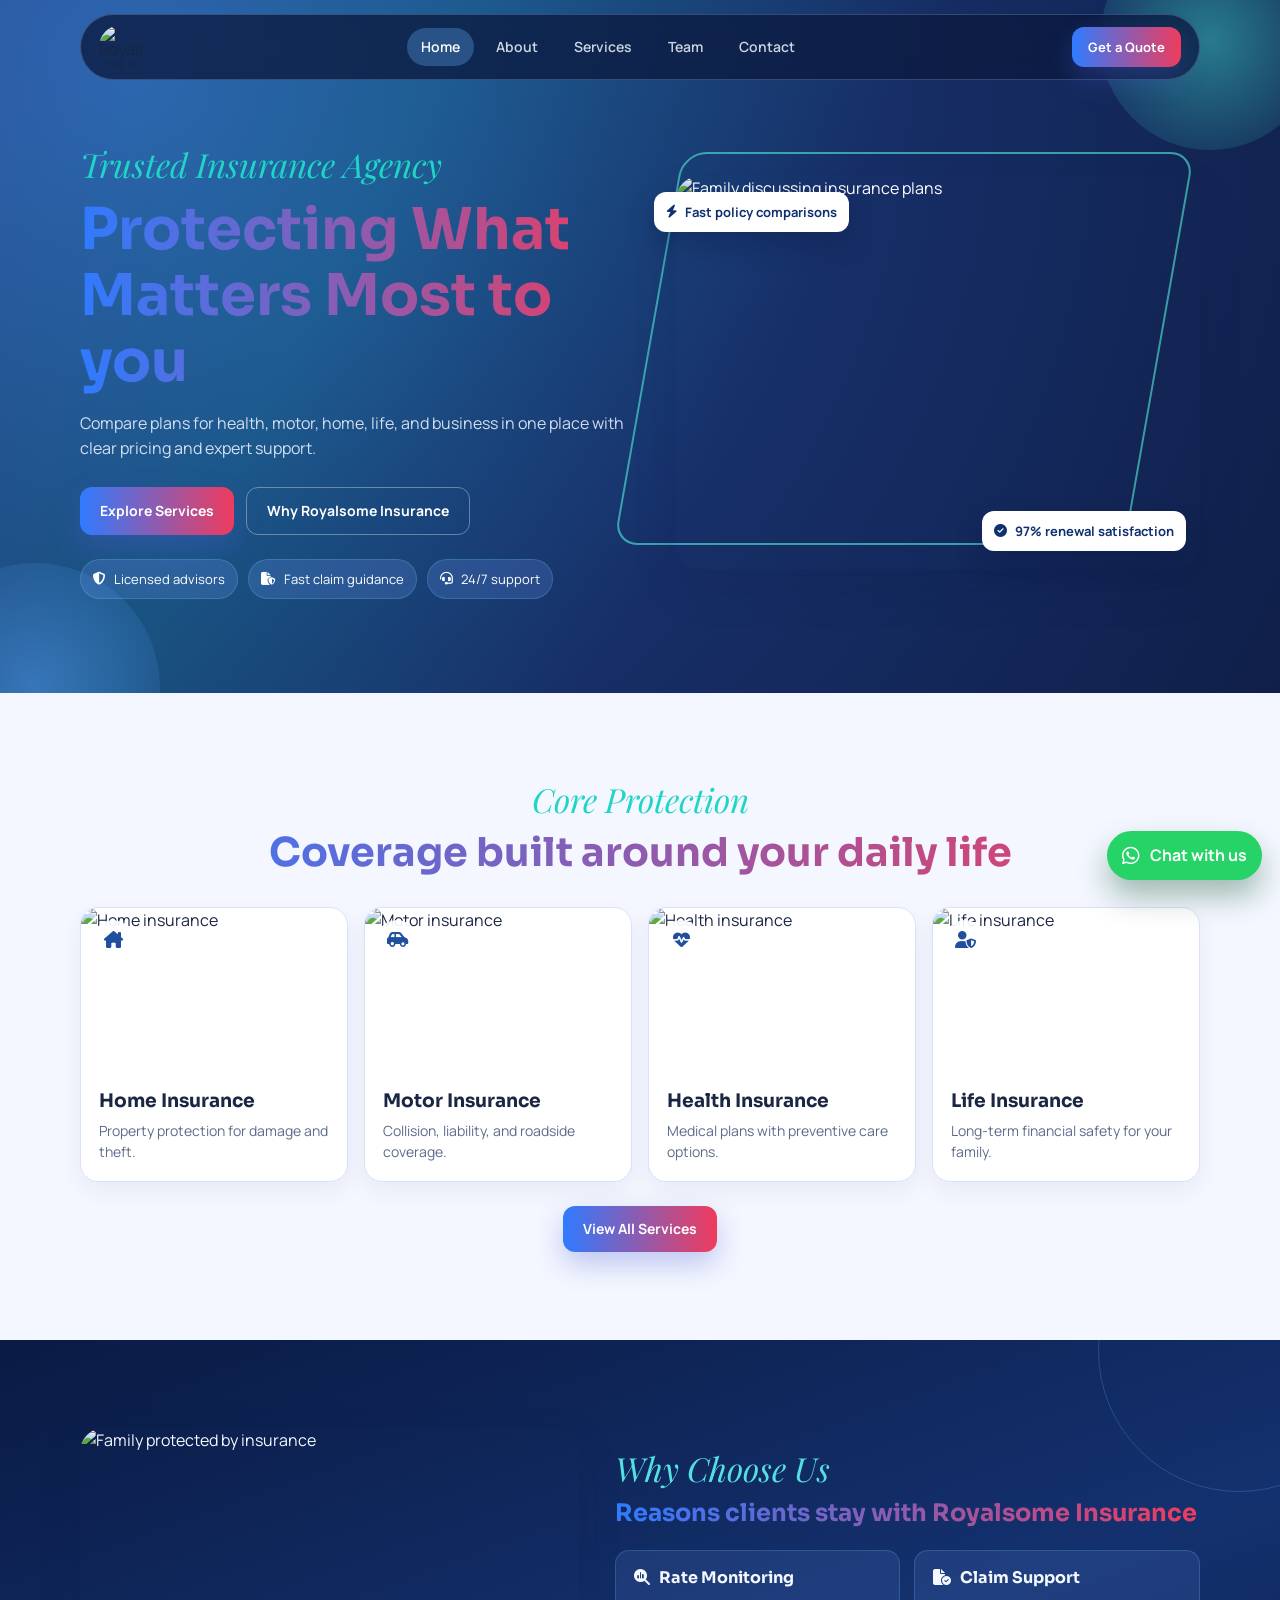
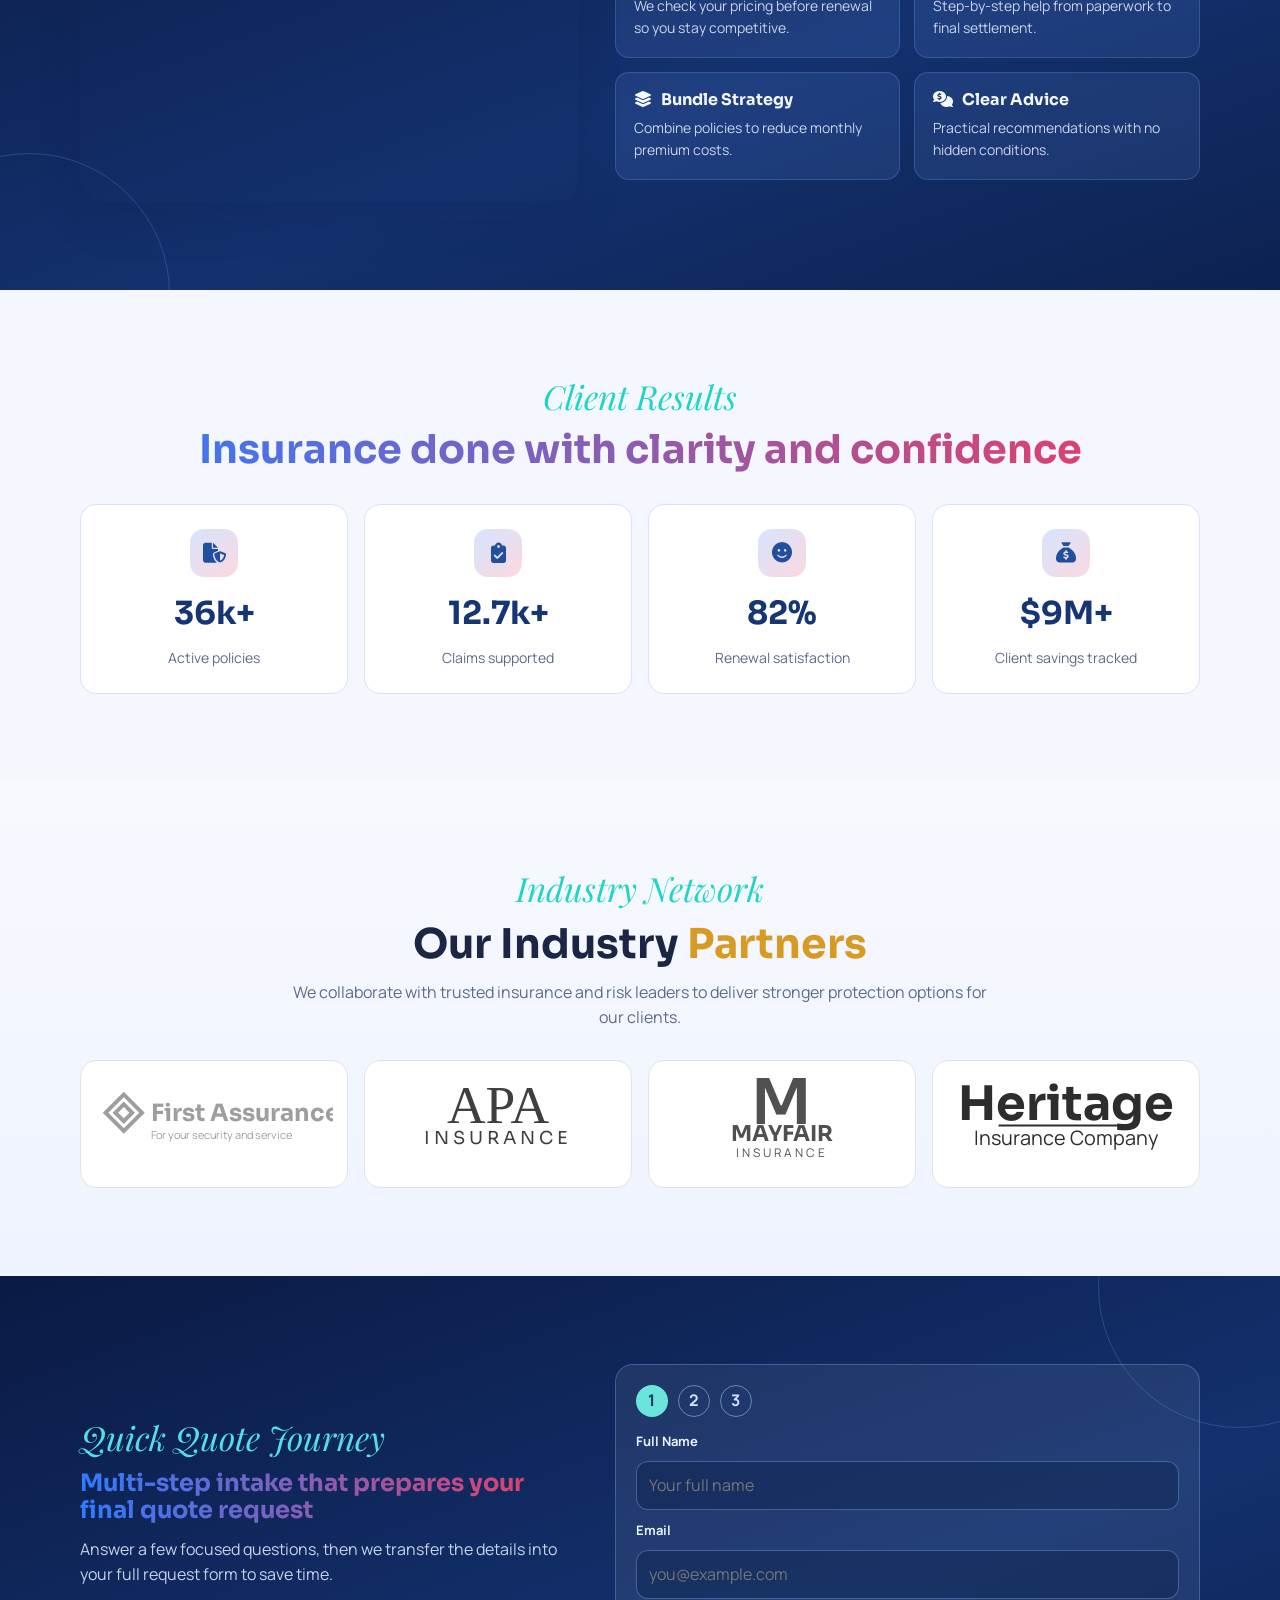
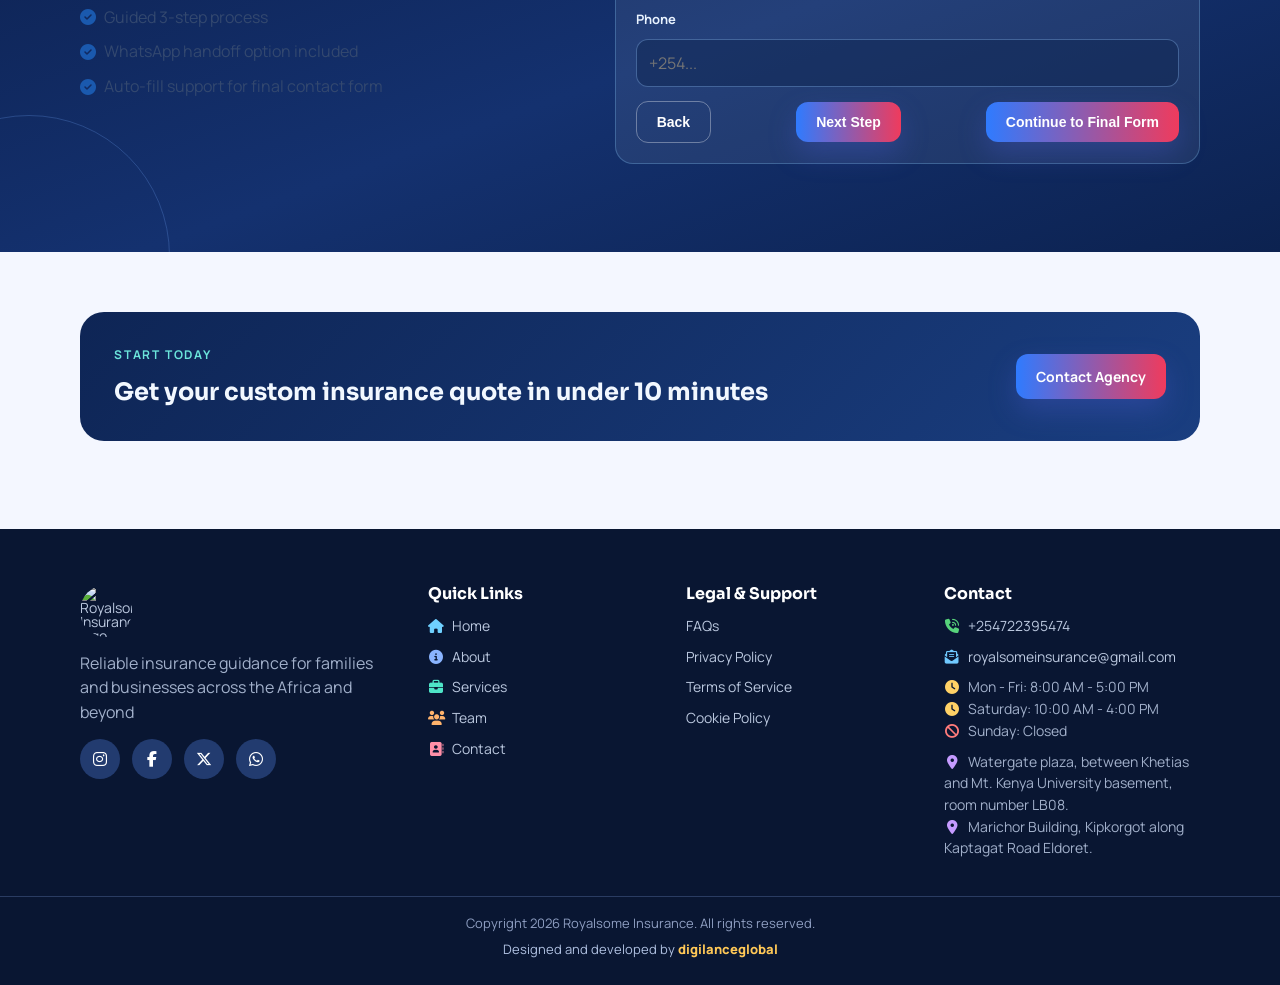
==== index.html @ 77620c27 "Add files via upload" ====
<!DOCTYPE html>
<html lang="en">
<head>
  <meta charset="UTF-8" />
  <meta name="viewport" content="width=device-width, initial-scale=1.0" />
  <title>Royalsome Insurance | Home</title>
  <link rel="icon" type="image/jpeg" href="public/images/logo.jpg" />
  <link rel="preconnect" href="https://fonts.googleapis.com" />
  <link rel="preconnect" href="https://fonts.gstatic.com" crossorigin />
  <link href="https://fonts.googleapis.com/css2?family=Manrope:wght@400;500;600;700;800&family=Playfair+Display:ital,wght@1,400;1,500&family=Sora:wght@500;600;700;800&display=swap" rel="stylesheet" />
  <link rel="stylesheet" href="https://cdnjs.cloudflare.com/ajax/libs/font-awesome/6.5.2/css/all.min.css" />
  <link rel="stylesheet" href="style.css" />
</head>
<body>
  <header class="site-header">
    <div class="container nav-wrap">
      <a href="index.html" class="brand" aria-label="Royalsome Insurance Home">
        <img src="public/images/logo.jpg" class="brand-logo brand-logo-header" alt="Royalsome Insurance logo" />
      </a>
      <button class="menu-toggle" type="button" aria-expanded="false" aria-controls="primary-nav" aria-label="Toggle navigation">
        <span></span>
        <span></span>
        <span></span>
      </button>
      <nav class="nav-links" id="primary-nav">
        <a href="index.html" class="active">Home</a>
        <a href="about.html">About</a>
        <a href="services.html">Services</a>
        <a href="team.html">Team</a>
        <a href="contact.html">Contact</a>
      </nav>
      <a href="contact.html" class="btn btn-small">Get a Quote</a>
    </div>
  </header>

  <main>
    <section class="hero">
      <div class="hero-glow hero-glow-1"></div>
      <div class="hero-glow hero-glow-2"></div>
      <div class="container hero-grid">
        <div class="hero-copy" data-reveal>
          <p class="eyebrow eyebrow-lite">Trusted Insurance Agency</p>
          <h1 class="gradient-text">Protecting What Matters Most to you</h1>
          <p class="hero-text">Compare plans for health, motor, home, life, and business in one place with clear pricing and expert support.</p>
          <div class="hero-actions">
            <a href="services.html" class="btn">Explore Services</a>
            <a href="about.html" class="btn btn-ghost">Why Royalsome Insurance</a>
          </div>
          <div class="hero-points">
            <span><i class="fa-solid fa-shield-halved"></i> Licensed advisors</span>
            <span><i class="fa-solid fa-file-shield"></i> Fast claim guidance</span>
            <span><i class="fa-solid fa-headset"></i> 24/7 support</span>
          </div>
        </div>

        <div class="hero-media" data-reveal>
          <img src="https://images.unsplash.com/photo-1600880292203-757bb62b4baf?auto=format&fit=crop&w=1100&q=80" alt="Family discussing insurance plans" />
          <div class="floating-badge badge-1"><i class="fa-solid fa-bolt"></i> Fast policy comparisons</div>
          <div class="floating-badge badge-2"><i class="fa-solid fa-check-circle"></i> 97% renewal satisfaction</div>
        </div>
      </div>
    </section>

    <section class="home-services section-pad">
      <div class="container">
        <p class="eyebrow eyebrow-lite center" data-reveal>Core Protection</p>
        <h2 class="gradient-text" data-reveal>Coverage built around your daily life</h2>
        <div class="mini-card-grid">
          <a class="mini-card" href="services.html" data-reveal>
            <div class="mini-card-media">
              <img src="https://images.unsplash.com/photo-1518780664697-55e3ad937233?auto=format&fit=crop&w=900&q=80" alt="Home insurance" />
              <span class="mini-service-icon"><i class="fa-solid fa-house-chimney"></i></span>
            </div>
            <div class="mini-card-body">
              <h3>Home Insurance</h3>
              <p>Property protection for damage and theft.</p>
            </div>
          </a>
          <a class="mini-card" href="services.html" data-reveal>
            <div class="mini-card-media">
              <img src="https://images.unsplash.com/photo-1533473359331-0135ef1b58bf?auto=format&fit=crop&w=900&q=80" alt="Motor insurance" />
              <span class="mini-service-icon"><i class="fa-solid fa-car-side"></i></span>
            </div>
            <div class="mini-card-body">
              <h3>Motor Insurance</h3>
              <p>Collision, liability, and roadside coverage.</p>
            </div>
          </a>
          <a class="mini-card" href="services.html" data-reveal>
            <div class="mini-card-media">
              <img src="https://images.unsplash.com/photo-1576091160550-2173dba999ef?auto=format&fit=crop&w=900&q=80" alt="Health insurance" />
              <span class="mini-service-icon"><i class="fa-solid fa-heart-pulse"></i></span>
            </div>
            <div class="mini-card-body">
              <h3>Health Insurance</h3>
              <p>Medical plans with preventive care options.</p>
            </div>
          </a>
          <a class="mini-card" href="services.html" data-reveal>
            <div class="mini-card-media">
              <img src="https://images.unsplash.com/photo-1556740749-887f6717d7e4?auto=format&fit=crop&w=900&q=80" alt="Life insurance" />
              <span class="mini-service-icon"><i class="fa-solid fa-user-shield"></i></span>
            </div>
            <div class="mini-card-body">
              <h3>Life Insurance</h3>
              <p>Long-term financial safety for your family.</p>
            </div>
          </a>
        </div>
        <div class="center-cta" data-reveal>
          <a href="services.html" class="btn">View All Services</a>
        </div>
      </div>
    </section>

    <section class="reasons section-pad dark">
      <div class="container split reverse">
        <div class="reasons-media" data-reveal>
          <img src="https://images.unsplash.com/photo-1581578731548-c64695cc6952?auto=format&fit=crop&w=900&q=80" alt="Family protected by insurance" />
        </div>
        <div class="reasons-copy" data-reveal>
          <p class="eyebrow eyebrow-lite">Why Choose Us</p>
          <h2 class="gradient-text">Reasons clients stay with Royalsome Insurance</h2>
          <div class="reason-grid">
            <article>
              <h3><i class="fa-solid fa-magnifying-glass-chart"></i> Rate Monitoring</h3>
              <p>We check your pricing before renewal so you stay competitive.</p>
            </article>
            <article>
              <h3><i class="fa-solid fa-file-circle-check"></i> Claim Support</h3>
              <p>Step-by-step help from paperwork to final settlement.</p>
            </article>
            <article>
              <h3><i class="fa-solid fa-layer-group"></i> Bundle Strategy</h3>
              <p>Combine policies to reduce monthly premium costs.</p>
            </article>
            <article>
              <h3><i class="fa-solid fa-comments-dollar"></i> Clear Advice</h3>
              <p>Practical recommendations with no hidden conditions.</p>
            </article>
          </div>
        </div>
      </div>
    </section>

    <section class="stats section-pad">
      <div class="container">
        <p class="eyebrow eyebrow-lite center" data-reveal>Client Results</p>
        <h2 class="gradient-text" data-reveal>Insurance done with clarity and confidence</h2>
        <div class="stat-grid">
          <article data-reveal>
            <i class="fa-solid fa-file-shield stat-icon"></i>
            <strong class="counter-number" data-target="42000" data-format="kPlusRound">0</strong>
            <span>Active policies</span>
          </article>
          <article data-reveal>
            <i class="fa-solid fa-clipboard-check stat-icon"></i>
            <strong class="counter-number" data-target="14900" data-format="kPlusOne">0</strong>
            <span>Claims supported</span>
          </article>
          <article data-reveal>
            <i class="fa-solid fa-face-smile stat-icon"></i>
            <strong class="counter-number" data-target="97" data-format="percent">0</strong>
            <span>Renewal satisfaction</span>
          </article>
          <article data-reveal>
            <i class="fa-solid fa-sack-dollar stat-icon"></i>
            <strong class="counter-number" data-target="11" data-format="moneyMPlus">0</strong>
            <span>Client savings tracked</span>
          </article>
        </div>
      </div>
    </section>

    <section class="partners section-pad">
      <div class="container">
        <p class="eyebrow eyebrow-lite center" data-reveal>Industry Network</p>
        <h2 data-reveal>Our Industry <span>Partners</span></h2>
        <p class="partners-copy" data-reveal>We collaborate with trusted insurance and risk leaders to deliver stronger protection options for our clients.</p>
        <div class="partners-grid">
          <article class="partner-card partner-first" data-reveal>
            <svg viewBox="0 0 240 92" role="img" aria-label="First Assurance logo">
              <g fill="none" stroke="currentColor" stroke-width="4">
                <rect x="16" y="22" width="26" height="26" transform="rotate(45 29 35)"></rect>
                <rect x="23" y="29" width="12" height="12" transform="rotate(45 29 35)"></rect>
              </g>
              <text x="56" y="43" fill="currentColor" font-size="24" font-family="Sora, sans-serif" font-weight="700">First Assurance</text>
              <text x="56" y="62" fill="currentColor" font-size="11" font-family="Manrope, sans-serif">For your security and service</text>
            </svg>
          </article>
          <article class="partner-card partner-apa" data-reveal>
            <svg viewBox="0 0 240 92" role="img" aria-label="APA Insurance logo">
              <text x="120" y="45" text-anchor="middle" fill="currentColor" font-size="54" font-family="Georgia, serif">APA</text>
              <text x="120" y="67" text-anchor="middle" fill="currentColor" font-size="18" letter-spacing="4" font-family="Sora, sans-serif">INSURANCE</text>
            </svg>
          </article>
          <article class="partner-card partner-mayfair" data-reveal>
            <svg viewBox="0 0 240 92" role="img" aria-label="Mayfair Insurance logo">
              <text x="120" y="46" text-anchor="middle" fill="currentColor" font-size="64" font-family="Sora, sans-serif" font-weight="600">M</text>
              <text x="120" y="64" text-anchor="middle" fill="currentColor" font-size="22" font-family="Sora, sans-serif" font-weight="700">MAYFAIR</text>
              <text x="120" y="80" text-anchor="middle" fill="currentColor" font-size="12" letter-spacing="3" font-family="Manrope, sans-serif">INSURANCE</text>
            </svg>
          </article>
          <article class="partner-card partner-heritage" data-reveal>
            <svg viewBox="0 0 240 92" role="img" aria-label="Heritage Insurance logo">
              <text x="120" y="42" text-anchor="middle" fill="currentColor" font-size="48" font-family="Sora, sans-serif" font-weight="700">Heritage</text>
              <line x1="52" y1="48" x2="188" y2="48" stroke="currentColor" stroke-width="2"></line>
              <text x="120" y="68" text-anchor="middle" fill="currentColor" font-size="20" font-family="Manrope, sans-serif">Insurance Company</text>
            </svg>
          </article>
        </div>
      </div>
    </section>

    <section class="quote-lab section-pad dark">
      <div class="container split reverse">
        <div class="reasons-copy" data-reveal>
          <p class="eyebrow eyebrow-lite">Quick Quote Journey</p>
          <h2 class="gradient-text">Multi-step intake that prepares your final quote request</h2>
          <p class="copy">Answer a few focused questions, then we transfer the details into your full request form to save time.</p>
          <ul class="list-check">
            <li><i class="fa-solid fa-circle-check"></i> Guided 3-step process</li>
            <li><i class="fa-solid fa-circle-check"></i> WhatsApp handoff option included</li>
            <li><i class="fa-solid fa-circle-check"></i> Auto-fill support for final contact form</li>
          </ul>
        </div>
        <form id="quickQuoteForm" class="quick-quote-form" data-reveal>
          <div class="quick-steps" aria-label="Quote form steps">
            <span class="active" data-step-pill="1">1</span>
            <span data-step-pill="2">2</span>
            <span data-step-pill="3">3</span>
          </div>

          <section class="quick-step is-active" data-step="1">
            <label for="qqName">Full Name</label>
            <input id="qqName" name="qq_name" type="text" placeholder="Your full name" required />
            <label for="qqEmail">Email</label>
            <input id="qqEmail" name="qq_email" type="email" placeholder="you@example.com" required />
            <label for="qqPhone">Phone</label>
            <input id="qqPhone" name="qq_phone" type="tel" placeholder="+254..." required />
          </section>

          <section class="quick-step" data-step="2">
            <label for="qqType">Insurance Type</label>
            <select id="qqType" name="qq_type" required>
              <option value="">Select type</option>
              <option>Motor Insurance</option>
              <option>Home Insurance</option>
              <option>Health Insurance</option>
              <option>Life Insurance</option>
              <option>Business Insurance</option>
            </select>
            <label for="qqBudget">Budget Range (KES per month)</label>
            <select id="qqBudget" name="qq_budget" required>
              <option value="">Select range</option>
              <option>Below 5,000</option>
              <option>5,000 - 15,000</option>
              <option>15,000 - 40,000</option>
              <option>Above 40,000</option>
            </select>
            <label for="qqStart">Preferred Start Date</label>
            <input id="qqStart" name="qq_start" type="date" required />
          </section>

          <section class="quick-step" data-step="3">
            <p class="quick-summary-title">Review Snapshot</p>
            <div id="quickQuoteSummary" class="quick-summary"></div>
            <a id="quickQuoteWhatsApp" class="btn btn-ghost" href="https://wa.me/254722395474" target="_blank" rel="noopener">Send Snapshot on WhatsApp</a>
          </section>

          <div class="quick-actions">
            <button type="button" class="btn btn-ghost" id="quickPrev" disabled>Back</button>
            <button type="button" class="btn" id="quickNext">Next Step</button>
            <button type="submit" class="btn" id="quickSubmit" hidden>Continue to Final Form</button>
          </div>
        </form>
      </div>
    </section>

    <section class="contact section-pad">
      <div class="container contact-box" data-reveal>
        <div>
          <p class="eyebrow">Start Today</p>
          <h2>Get your custom insurance quote in under 10 minutes</h2>
        </div>
        <a href="contact.html" class="btn">Contact Agency</a>
      </div>
    </section>
  </main>

  <footer class="site-footer">
    <div class="container footer-grid">
      <div>
        <a href="index.html" class="brand">
          <img src="public/images/logo.jpg" class="brand-logo brand-logo-footer" alt="Royalsome Insurance logo" />
        </a>
        <p>Reliable insurance guidance for families and businesses across the Africa and beyond</p>
        <div class="social-links" aria-label="Social media links">
          <a href="https://instagram.com" target="_blank" rel="noopener" aria-label="Instagram"><i class="fa-brands fa-instagram"></i></a>
          <a href="https://facebook.com" target="_blank" rel="noopener" aria-label="Facebook"><i class="fa-brands fa-facebook-f"></i></a>
          <a href="https://x.com" target="_blank" rel="noopener" aria-label="X"><i class="fa-brands fa-x-twitter"></i></a>
          <a href="https://wa.me/254722395474" target="_blank" rel="noopener" aria-label="WhatsApp"><i class="fa-brands fa-whatsapp"></i></a>
        </div>
      </div>
      <div>
        <h4>Quick Links</h4>
        <a href="index.html"><i class="fa-solid fa-house"></i>Home</a>
        <a href="about.html"><i class="fa-solid fa-circle-info"></i>About</a>
        <a href="services.html"><i class="fa-solid fa-briefcase"></i>Services</a>
        <a href="team.html"><i class="fa-solid fa-users"></i>Team</a>
        <a href="contact.html"><i class="fa-solid fa-address-book"></i>Contact</a>
      </div>
      <div>
        <h4>Legal & Support</h4>
        <a href="#">FAQs</a>
        <a href="#">Privacy Policy</a>
        <a href="#">Terms of Service</a>
        <a href="#">Cookie Policy</a>
      </div>
      <div>
        <h4>Contact</h4>
        <a href="tel:+254722395474"><i class="fa-solid fa-phone-volume"></i>+254722395474</a>
        <a href="mailto:royalsomeinsurance@gmail.com"><i class="fa-solid fa-envelope-open-text"></i>royalsomeinsurance@gmail.com</a>
        <p class="footer-meta"><i class="fa-solid fa-clock"></i>Mon - Fri: 8:00 AM - 5:00 PM<br><i class="fa-solid fa-clock"></i>Saturday: 10:00 AM - 4:00 PM<br><i class="fa-solid fa-ban"></i>Sunday: Closed</p>
        <p class="footer-meta"><i class="fa-solid fa-location-dot"></i>Watergate plaza, between Khetias and Mt. Kenya University basement, room number LB08.<br><i class="fa-solid fa-location-dot"></i>Marichor Building, Kipkorgot along Kaptagat Road Eldoret.</p>
      </div>
    </div>
    <p class="copyright">
      <span class="copyright-main">Copyright <span id="year"></span> Royalsome Insurance. All rights reserved.</span>
      <span class="dev-credit">Designed and developed by <a href="https://digilanceglobal.com" target="_blank" rel="noopener">digilanceglobal</a></span>
    </p>
  </footer>
  <a class="whatsapp-float" href="https://wa.me/254722395474?text=Hi%20Royalsome%20Insurance%2C%20I%20need%20help%20with%20an%20insurance%20quote." target="_blank" rel="noopener" aria-label="Chat with us on WhatsApp">
    <i class="fa-brands fa-whatsapp"></i>
    <span>Chat with us</span>
  </a>

  <script src="script.js"></script>
  <script src="https://unpkg.com/react@18/umd/react.production.min.js" crossorigin></script>
  <script src="https://unpkg.com/react-dom@18/umd/react-dom.production.min.js" crossorigin></script>
  <script src="react-app.js"></script>
</body>
</html>
---- style.css ----
:root {
  --bg: #f4f7ff;
  --ink: #1a2643;
  --muted: #5d6a8b;
  --teal: #20d4c6;
  --sky: #5da8ff;
  --grad-blue: #2f7bff;
  --grad-red: #ef3b5d;
  --stroke: #d9e2fb;
  --shadow: 0 18px 45px rgba(16, 28, 70, 0.14);
}

* { box-sizing: border-box; }
html, body { margin: 0; padding: 0; }
body { font-family: "Manrope", sans-serif; color: var(--ink); background: var(--bg); line-height: 1.55; }
img { max-width: 100%; display: block; }
a { color: inherit; text-decoration: none; }
.container { width: min(1120px, 92vw); margin: 0 auto; }
h1, h2, h3, h4 { margin: 0; font-family: "Sora", sans-serif; line-height: 1.15; }
p { margin: 0; }
.section-pad { padding: 88px 0; }

.site-header { position: fixed; top: 0; left: 0; right: 0; z-index: 120; padding: 14px 0; }
.nav-wrap {
  display: flex; align-items: center; justify-content: space-between; position: relative;
  gap: 18px; padding: 10px 18px; border-radius: 999px;
  background: rgba(11, 26, 63, 0.76); border: 1px solid rgba(179, 207, 255, 0.24); backdrop-filter: blur(10px);
  animation: navDrop .55s ease both;
}
.brand { display: inline-flex; align-items: center; line-height: 1; }
.brand-logo {
  width: auto;
  object-fit: cover;
  display: block;
  border-radius: 50%;
  aspect-ratio: 1 / 1;
}
.brand-logo-header {
  width: 44px;
  height: 44px;
}
.brand-logo-footer {
  width: 52px;
  height: 52px;
}

.menu-toggle {
  display: none; width: 42px; height: 42px; border: 1px solid rgba(176, 210, 255, 0.35);
  border-radius: 12px; background: rgba(83, 151, 241, 0.15); cursor: pointer; padding: 0;
}
.menu-toggle span {
  display: block; width: 18px; height: 2px; background: #fff; border-radius: 2px; margin: 4px auto;
  transition: transform 0.22s ease, opacity 0.22s ease;
}
.menu-toggle.is-open span:nth-child(1) { transform: translateY(6px) rotate(45deg); }
.menu-toggle.is-open span:nth-child(2) { opacity: 0; }
.menu-toggle.is-open span:nth-child(3) { transform: translateY(-6px) rotate(-45deg); }

.nav-links { display: flex; align-items: center; gap: 8px; }
.nav-links a {
  padding: 8px 14px; border-radius: 999px; color: rgba(238, 246, 255, 0.85);
  font-size: 14px; font-weight: 600; transition: background 0.2s ease, color 0.2s ease;
}
.nav-links a:hover, .nav-links a.active { color: #fff; background: rgba(99, 181, 255, 0.3); }

.btn {
  display: inline-flex; align-items: center; justify-content: center; border: 0; border-radius: 12px;
  padding: 12px 20px; font-weight: 700; font-size: 14px; color: #fff;
  background: linear-gradient(90deg, var(--grad-blue), var(--grad-red));
  box-shadow: 0 12px 28px rgba(78, 93, 212, 0.32); cursor: pointer;
  transition: transform 0.25s ease, box-shadow 0.25s ease;
}
.btn:hover { transform: translateY(-2px); box-shadow: 0 16px 30px rgba(88, 82, 198, 0.42); }
.btn-small { padding: 10px 16px; font-size: 13px; }
.btn-ghost { color: #fff; background: transparent; border: 1px solid rgba(255,255,255,.34); box-shadow: none; }
.btn.is-loading { opacity: .75; pointer-events: none; }

.hero {
  position: relative; overflow: hidden; padding: 146px 0 94px;
  background: radial-gradient(circle at 10% 10%, #2852a3 0%, #1a3574 38%, #0f1f49 100%); color: #fff;
}
.hero::before {
  content: ""; position: absolute; inset: 0;
  background: linear-gradient(118deg, rgba(89,188,255,.17), rgba(26,223,205,.18), transparent 58%);
}
.hero-glow { position: absolute; border-radius: 50%; opacity: .6; animation: float 10s ease-in-out infinite; }
.hero-glow-1 { width: 220px; height: 220px; background: radial-gradient(circle, rgba(71,241,221,.7), rgba(71,241,221,0)); top: -70px; right: -40px; }
.hero-glow-2 { width: 250px; height: 250px; background: radial-gradient(circle, rgba(89,165,255,.75), rgba(89,165,255,0)); bottom: -120px; left: -90px; animation-delay: 1.1s; }
.hero-grid { position: relative; display: grid; grid-template-columns: 1.03fr .97fr; gap: 40px; align-items: center; }

.eyebrow {
  text-transform: uppercase; letter-spacing: 1.8px; font-size: 12px; font-weight: 700;
  color: var(--teal); margin-bottom: 14px;
}
.eyebrow.center { text-align: center; }
.center { text-align: center; }
.eyebrow-lite {
  font-family: "Playfair Display", serif; font-style: italic; font-weight: 400;
  font-size: clamp(1.45rem, 2.6vw, 2.25rem); line-height: 1.1; text-transform: none; letter-spacing: 0;
}
.hero h1, .page-hero h1 { font-size: clamp(2rem, 4.5vw, 3.8rem); }
.gradient-text {
  background: linear-gradient(90deg, var(--grad-blue), var(--grad-red));
  -webkit-background-clip: text; background-clip: text; -webkit-text-fill-color: transparent; color: transparent;
}
.hero-text { margin-top: 16px; color: rgba(236,243,255,.88); max-width: 570px; }
.hero-actions { margin-top: 26px; display: flex; gap: 12px; }
.hero-points { margin-top: 24px; display: flex; flex-wrap: wrap; gap: 10px; }
.hero-points span {
  background: rgba(114,159,255,.2); border: 1px solid rgba(107,233,220,.2);
  border-radius: 999px; padding: 9px 12px; font-size: 13px; display: inline-flex; align-items: center; gap: 8px;
  animation: chipRise .5s ease both;
}
.hero-points span:nth-child(2) { animation-delay: .08s; }
.hero-points span:nth-child(3) { animation-delay: .16s; }
.hero-media { position: relative; }
.hero-media::before {
  content: ""; position: absolute; left: -28px; right: 40px; top: -24px; bottom: 24px;
  border: 2px solid rgba(82,233,215,.62); border-radius: 24px; transform: skewX(-10deg);
}
.hero-media img {
  width: 100%; aspect-ratio: 4/3; object-fit: cover; border-radius: 24px;
  box-shadow: var(--shadow); position: relative; z-index: 1;
}
.floating-badge {
  position: absolute; z-index: 3; background: #fff; color: #10306f; border-radius: 12px;
  padding: 10px 12px; font-weight: 700; font-size: 13px; box-shadow: 0 12px 26px rgba(6,21,58,.25);
  display: inline-flex; align-items: center; gap: 8px;
}
.badge-1 { top: 16px; left: -22px; }
.badge-2 { right: 14px; bottom: 18px; }

.home-services h2, .stats h2, .muted-bg h2 { text-align: center; font-size: clamp(1.65rem,3.1vw,2.55rem); margin-bottom: 30px; }
.mini-card-grid { display: grid; grid-template-columns: repeat(4,minmax(0,1fr)); gap: 16px; }
.mini-card {
  background: #fff; border-radius: 18px; border: 1px solid var(--stroke); overflow: hidden; display: block;
  box-shadow: 0 9px 24px rgba(12,30,80,.06); transition: transform .28s ease, box-shadow .28s ease;
}
.mini-card:hover { transform: translateY(-6px); box-shadow: 0 20px 34px rgba(16,29,70,.17); }
.mini-card-media { position: relative; overflow: hidden; }
.mini-card-media img { width: 100%; aspect-ratio: 16/10; object-fit: cover; transition: transform .32s ease; }
.mini-card:hover .mini-card-media img { transform: scale(1.08); }
.mini-service-icon {
  position: absolute; top: 12px; left: 12px; width: 40px; height: 40px; border-radius: 50%;
  display: grid; place-items: center; background: rgba(255,255,255,.92); color: #204f9d; font-size: 17px;
}
.mini-card-body { padding: 16px 18px 18px; }
.mini-card-body h3 { margin-bottom: 8px; }
.mini-card-body p { font-size: 14px; color: var(--muted); }
.center-cta { margin-top: 24px; text-align: center; }

.dark {
  background: linear-gradient(160deg, #0a1b44, #14316f 60%, #0c2250); color: #f4f8ff; position: relative; overflow: hidden;
}
.dark::before, .dark::after {
  content: ""; position: absolute; width: 280px; height: 280px; border-radius: 50%;
  border: 1px solid rgba(118,171,255,.24);
}
.dark::before { top: -130px; right: -100px; }
.dark::after { bottom: -145px; left: -112px; }
.split { display: grid; grid-template-columns: 1fr 1fr; gap: 36px; align-items: center; }
.split.reverse { grid-template-columns: .92fr 1.08fr; }
.reasons-copy .eyebrow { color: #54dfe3; }
.reason-grid { margin-top: 22px; display: grid; grid-template-columns: repeat(2,minmax(0,1fr)); gap: 14px; }
.reason-grid article { padding: 18px; border-radius: 14px; background: rgba(124,166,255,.12); border: 1px solid rgba(126,202,255,.2); }
.reason-grid h3 { font-size: 1rem; margin-bottom: 8px; }
.reason-grid i { margin-right: 6px; }
.reason-grid p { font-size: 14px; color: rgba(234,242,255,.84); }
.reasons-media img, .soft-image {
  width: 100%; border-radius: 24px; box-shadow: var(--shadow); aspect-ratio: 4/3; object-fit: cover;
}

.stat-grid { display: grid; grid-template-columns: repeat(4,minmax(0,1fr)); gap: 16px; }
.stat-grid article { background: #fff; border-radius: 16px; border: 1px solid var(--stroke); padding: 24px 16px; text-align: center; }
.stat-icon {
  width: 48px; height: 48px; margin: 0 auto 12px; border-radius: 14px; display: grid; place-items: center;
  font-size: 20px; color: #1f4f9d; background: linear-gradient(140deg, rgba(47,123,255,.2), rgba(239,59,93,.2));
}
.stat-grid strong { font-size: 2rem; font-family: "Sora", sans-serif; color: #153574; display: block; margin-bottom: 6px; }
.stat-grid span { color: var(--muted); font-size: 14px; }

.claims { background: #fff; }
.claims-metrics {
  margin-top: 24px;
  display: grid;
  grid-template-columns: repeat(4, minmax(0, 1fr));
  gap: 14px;
}
.claims-metrics article {
  background: linear-gradient(140deg, #eef4ff, #f8faff);
  border: 1px solid var(--stroke);
  border-radius: 14px;
  padding: 16px;
  text-align: center;
  transition: transform .24s ease, box-shadow .24s ease, border-color .24s ease;
}
.claims-metrics article:hover {
  transform: translateY(-4px);
  border-color: #b8cbf8;
  box-shadow: 0 12px 24px rgba(20, 50, 110, .12);
}
.claims-metric-icon {
  font-size: 1.1rem;
  color: #1f4f9d;
  margin-bottom: 8px;
  display: inline-block;
  animation: iconBob 2.8s ease-in-out infinite;
}
.claims-metrics article:nth-child(2) .claims-metric-icon { animation-delay: .2s; }
.claims-metrics article:nth-child(3) .claims-metric-icon { animation-delay: .4s; }
.claims-metrics article:nth-child(4) .claims-metric-icon { animation-delay: .6s; }
.claims-metrics strong {
  display: block;
  color: #123c83;
  font-family: "Sora", sans-serif;
  font-size: 1.5rem;
  margin-bottom: 6px;
}
.claims-metrics span { color: var(--muted); font-size: 13px; }
.claims-timeline {
  margin-top: 16px;
  display: grid;
  grid-template-columns: repeat(4, minmax(0, 1fr));
  gap: 14px;
}
.claims-timeline article {
  background: #f8fbff;
  border: 1px solid var(--stroke);
  border-radius: 14px;
  padding: 16px;
  transition: transform .24s ease, box-shadow .24s ease, border-color .24s ease;
}
.claims-timeline article:hover {
  transform: translateY(-4px);
  border-color: #b8cbf8;
  box-shadow: 0 12px 24px rgba(20, 50, 110, .12);
}
.claims-timeline span {
  width: 28px;
  height: 28px;
  border-radius: 50%;
  display: inline-grid;
  place-items: center;
  background: #214d9a;
  color: #fff;
  font-weight: 800;
  margin-bottom: 10px;
}
.claims-timeline h3 { font-size: 1rem; margin-bottom: 8px; }
.claims-step-icon { color: #1a59ae; margin-right: 7px; display: inline-block; transition: transform .2s ease; }
.claims-timeline article:hover .claims-step-icon { transform: scale(1.14) rotate(-6deg); }
.claims-timeline p { color: var(--muted); font-size: 14px; }

.quote-lab .copy { color: rgba(228, 240, 255, .86); }
.quick-quote-form {
  background: rgba(231,238,255,.08);
  border: 1px solid rgba(137,203,255,.28);
  border-radius: 18px;
  padding: 20px;
  color: #f2f7ff;
}
.quick-steps {
  display: flex;
  align-items: center;
  gap: 10px;
  margin-bottom: 14px;
}
.quick-steps span {
  width: 32px;
  height: 32px;
  border-radius: 50%;
  border: 1px solid rgba(167, 213, 255, .5);
  color: #cfe5ff;
  display: inline-grid;
  place-items: center;
  font-weight: 700;
  transition: transform .2s ease, background .2s ease, color .2s ease, border-color .2s ease;
}
.quick-steps span.active {
  background: #6be5db;
  color: #0e2f63;
  border-color: transparent;
  animation: activePulse 1.9s ease-in-out infinite;
}
.quick-step { display: none; }
.quick-step.is-active { display: grid; gap: 10px; animation: stepFade .3s ease; }
.quick-step label { font-size: 13px; font-weight: 700; color: #e9f3ff; }
.quick-step input, .quick-step select {
  width: 100%;
  border-radius: 12px;
  border: 1px solid rgba(146,194,255,.35);
  background: rgba(17,39,84,.52);
  color: #fff;
  padding: 11px 12px;
  font: inherit;
}
.quick-step input[type="date"]::-webkit-calendar-picker-indicator { filter: invert(1); opacity: .9; }
.quick-summary-title { font-weight: 700; color: #fff; }
.quick-summary {
  border: 1px solid rgba(146,194,255,.35);
  background: rgba(17,39,84,.45);
  border-radius: 12px;
  padding: 12px;
  font-size: 14px;
  color: #e2eeff;
  line-height: 1.6;
}
.quick-actions {
  margin-top: 14px;
  display: flex;
  align-items: center;
  justify-content: space-between;
  gap: 10px;
}

.partners { background: linear-gradient(180deg, #f7f9ff, #eef3ff); }
.partners h2 { text-align: center; font-size: clamp(1.7rem,3.2vw,2.7rem); margin-bottom: 12px; }
.partners h2 span { color: #d79a23; }
.partners-copy { max-width: 700px; margin: 0 auto 30px; text-align: center; color: var(--muted); }
.partners-grid { display: grid; grid-template-columns: repeat(4,minmax(0,1fr)); gap: 16px; }
.partner-card {
  --partner-color: #58617b; background: #fff; border: 1px solid var(--stroke); border-radius: 16px; min-height: 128px;
  display: grid; place-items: center; padding: 14px; color: var(--partner-color); filter: grayscale(1) saturate(0); opacity: .84;
  transition: filter .28s ease, opacity .28s ease, transform .28s ease, box-shadow .28s ease;
}
.partner-card:hover { filter: grayscale(0) saturate(1); opacity: 1; transform: translateY(-5px); box-shadow: 0 16px 28px rgba(15,27,66,.15); }
.partner-card svg { width: 100%; height: auto; }
.partner-first { --partner-color: #d79a23; }
.partner-apa { --partner-color: #234084; }
.partner-mayfair { --partner-color: #405362; }
.partner-heritage { --partner-color: #1d2e57; }

.page-hero {
  padding: 150px 0 78px; background: linear-gradient(145deg, #0d2557, #163778 62%, #1a4a95);
  color: #fff; text-align: center;
}
.page-hero p { margin: 14px auto 0; max-width: 720px; color: rgba(232,241,255,.88); }
.copy { color: var(--muted); margin-top: 12px; }
.list-check { margin: 18px 0 0; padding: 0; list-style: none; }
.list-check li { margin-bottom: 10px; color: #33486f; display: flex; align-items: center; gap: 8px; }
.list-check i { color: #1a59ae; }
.muted-bg { background: linear-gradient(180deg, #f7f9ff, #eff4ff); }

.value-grid { display: grid; grid-template-columns: repeat(3,minmax(0,1fr)); gap: 16px; }
.value-grid article { background: #fff; border: 1px solid var(--stroke); border-radius: 18px; padding: 24px 20px; }
.value-grid i {
  width: 42px; height: 42px; border-radius: 12px; display: grid; place-items: center; font-size: 17px; margin-bottom: 12px;
  background: linear-gradient(150deg, rgba(32,212,198,.24), rgba(93,167,255,.28)); color: #184d96;
}
.value-grid h3 { margin-bottom: 8px; }
.value-grid p { color: var(--muted); font-size: 14px; }

.achievements-grid { display: grid; grid-template-columns: repeat(auto-fit, minmax(280px, 340px)); justify-content: center; gap: 20px; margin-top: 30px; }
.achievement-card { background: #fff; border: 1px solid var(--stroke); border-radius: 24px; overflow: hidden; box-shadow: 0 15px 32px rgba(16, 28, 70, .08); transition: transform .28s ease, box-shadow .28s ease; }
.achievement-card:hover { transform: translateY(-5px); box-shadow: 0 22px 42px rgba(16, 28, 70, .14); }
.achievement-card img { width: 100%; height: 320px; object-fit: cover; display: block; }
.achievement-body { padding: 22px; }
.achievement-body h3 { margin: 0 0 10px; font-size: 1.15rem; }
.achievement-body p { margin: 0; color: var(--muted); line-height: 1.75; font-size: 0.95rem; }

.team-grid { display: grid; grid-template-columns: repeat(3, minmax(0, 1fr)); gap: 20px; margin-top: 30px; }
.team-card { background: #fff; border: 1px solid var(--stroke); border-radius: 24px; overflow: hidden; box-shadow: 0 16px 34px rgba(16, 28, 70, .08); transition: transform .28s ease, box-shadow .28s ease; }
.team-card:hover { transform: translateY(-5px); box-shadow: 0 24px 44px rgba(16, 28, 70, .14); }
.team-card img { width: 100%; height: 280px; object-fit: cover; display: block; }
.team-card-body { padding: 24px; }
.team-card-body h3 { margin: 0 0 8px; font-size: 1.18rem; }
.team-card-body p { margin: 0 0 12px; color: var(--muted); line-height: 1.7; }
.team-card-body p:last-child { margin-bottom: 0; }
.team-message { display: grid; justify-items: center; max-width: 720px; margin: 0 auto; }
.team-message .achievement-card { width: 100%; max-width: 560px; }
.team-message .achievement-card img { width: 180px; height: 180px; object-fit: cover; border-radius: 50%; margin: 0 auto; }
.team-message .achievement-card .achievement-body { padding-top: 18px; padding-bottom: 28px; }

@media (max-width: 920px) {
  .achievements-grid,
  .team-grid { grid-template-columns: repeat(2, minmax(0, 1fr)); }
}

@media (max-width: 640px) {
  .achievements-grid,
  .team-grid { grid-template-columns: 1fr; }
}

.service-grid { display: grid; grid-template-columns: repeat(3,minmax(0,1fr)); gap: 18px; }
.service-box {
  background: #fff; border-radius: 18px; border: 1px solid var(--stroke); overflow: hidden;
  box-shadow: 0 10px 22px rgba(16,29,70,.08); transition: transform .3s ease, box-shadow .3s ease;
}
.service-box:hover { transform: translateY(-7px); box-shadow: 0 20px 36px rgba(12,27,67,.18); }
.service-image { position: relative; overflow: hidden; }
.service-image::after { content: ""; position: absolute; inset: 0; background: linear-gradient(to top, rgba(8,23,58,.7), rgba(8,23,58,0)); opacity: .66; transition: opacity .3s ease; }
.service-box:hover .service-image::after { opacity: .4; }
.service-image img { width: 100%; aspect-ratio: 16/10; object-fit: cover; transition: transform .35s ease; }
.service-box:hover .service-image img { transform: scale(1.08); }
.service-icon {
  position: absolute; top: 14px; left: 14px; z-index: 2; width: 42px; height: 42px; border-radius: 50%;
  display: grid; place-items: center; background: rgba(255,255,255,.9); color: #123a84; font-size: 18px;
}
.service-body { padding: 20px 18px 22px; }
.service-body h3 { margin-bottom: 8px; font-size: 1rem; }
.service-body p { font-size: 14px; color: var(--muted); }

.team-page { background: linear-gradient(165deg, #0b1f4b, #123068); }
.team-page-grid { display: grid; grid-template-columns: repeat(4,minmax(0,1fr)); gap: 16px; }
.team-page-grid article {
  background: rgba(231,238,255,.08); border: 1px solid rgba(137,203,255,.28); border-radius: 18px;
  padding: 20px 16px; text-align: center; color: #f2f7ff;
}
.team-page-grid img {
  width: 96px; height: 96px; border-radius: 50%; object-fit: cover; margin: 0 auto 12px;
  border: 3px solid rgba(255,255,255,.4);
}
.team-page-grid h3 { font-size: 1.05rem; }
.team-page-grid p { margin-top: 4px; color: rgba(233,242,255,.88); font-size: 14px; }
.team-page-grid span {
  margin-top: 10px; display: inline-flex; align-items: center; gap: 8px; font-size: 12px;
  color: rgba(226,248,255,.9); background: rgba(102,184,255,.2); padding: 8px 11px; border-radius: 999px;
}
.ceo-message-card {
  max-width: 980px;
  margin: 0 auto;
  display: grid;
  grid-template-columns: minmax(220px, 260px) 1fr;
  gap: 24px;
  align-items: center;
  background: rgba(231,238,255,.08);
  border: 1px solid rgba(137,203,255,.28);
  border-radius: 18px;
  padding: 24px;
  color: #f2f7ff;
}
.ceo-message-photo {
  width: min(260px, 100%);
  aspect-ratio: 1 / 1;
  object-fit: contain;
  background: #fff;
  padding: 14px;
  border-radius: 20px;
  border: 3px solid rgba(255,255,255,.3);
  box-shadow: 0 12px 28px rgba(10, 24, 58, 0.28);
  justify-self: center;
}
.ceo-message-body h2 { font-size: clamp(1.35rem, 2.7vw, 2rem); margin-bottom: 12px; }
.ceo-message-body p { color: rgba(233,242,255,.9); margin-top: 10px; }
.ceo-signoff { margin-top: 16px; display: grid; gap: 4px; }
.ceo-signoff strong { font-family: "Sora", sans-serif; font-size: 1.06rem; color: #fff; }
.ceo-signoff span { color: #6be5db; font-size: 14px; font-weight: 700; }

.contact { padding-top: 60px; }
.contact-box {
  background: linear-gradient(135deg, #0e2555, #214d9a); color: #f2f8ff; border-radius: 24px;
  display: flex; align-items: center; justify-content: space-between; gap: 22px; padding: 34px;
  background-size: 160% 160%;
  animation: gradientDrift 10s ease-in-out infinite;
}
.contact-box .eyebrow { color: #6be5db; }
.contact-layout { display: grid; grid-template-columns: .95fr 1.05fr; gap: 26px; }
.contact-info, .contact-form { background: #fff; border: 1px solid var(--stroke); border-radius: 18px; padding: 24px; }
.contact-info h2 { margin-bottom: 14px; }
.info-list p { display: flex; align-items: center; gap: 10px; margin-bottom: 12px; color: #33486f; }
.info-list i {
  width: 28px; height: 28px; border-radius: 8px; display: grid; place-items: center;
  background: rgba(50,180,238,.16); color: #144288;
}
.contact-form { display: grid; gap: 10px; }
.contact-form label { font-size: 13px; font-weight: 700; color: #243a65; }
.contact-form input, .contact-form select, .contact-form textarea {
  width: 100%; border-radius: 12px; border: 1px solid #cfdbfb; background: #f8faff; padding: 11px 12px; font: inherit;
}
.contact-form textarea { resize: vertical; }
.contact-form .btn { margin-top: 4px; }
.form-status { min-height: 20px; font-size: 13px; font-weight: 600; }
.form-status.success { color: #1a7f44; }
.form-status.error { color: #b93a45; }

.site-footer { background: #091632; color: rgba(233,242,255,.85); padding: 56px 0 26px; }
.footer-grid { display: grid; grid-template-columns: 1.25fr .9fr .9fr 1fr; gap: 28px; }
.site-footer .brand { margin-bottom: 14px; }
.footer-grid > div > p { color: rgba(215,229,255,.74); max-width: 350px; }
.social-links { margin-top: 14px; display: flex; align-items: center; justify-content: flex-start; gap: 12px; }
.social-links a {
  width: 40px; height: 40px; margin: 0; display: inline-flex; align-items: center; justify-content: center;
  border-radius: 50%; border: none; background: #223b6f; color: #fff; line-height: 1;
  transition: transform .22s ease, background .22s ease, color .22s ease;
}
.social-links i { width: 1em; text-align: center; font-size: 16px; line-height: 1; display: block; }
.social-links a:hover { transform: translateY(-2px); background: #2e58a2; color: #fff; }

.site-footer h4 { font-size: 1rem; color: #fff; margin-bottom: 12px; }
.footer-grid > div > a { display: block; margin-bottom: 9px; font-size: 14px; color: rgba(221,233,255,.84); }
.footer-grid > div > a:hover { color: #fff; }
.footer-grid > div > a i, .footer-meta i { width: 16px; margin-right: 8px; text-align: center; }
.footer-meta { margin: 0 0 9px; font-size: 14px; color: rgba(221,233,255,.84); line-height: 1.55; }

.footer-grid .fa-house { color: #6fd0ff; }
.footer-grid .fa-circle-info { color: #8ab4ff; }
.footer-grid .fa-briefcase { color: #4ee4c7; }
.footer-grid .fa-users { color: #ffb36c; }
.footer-grid .fa-address-book { color: #ff8fa8; }
.footer-grid .fa-phone-volume { color: #57d37b; }
.footer-grid .fa-envelope-open-text { color: #70c9ff; }
.footer-grid .fa-clock { color: #ffd166; }
.footer-grid .fa-ban { color: #ff7b7b; }
.footer-grid .fa-location-dot { color: #c59bff; }

.copyright {
  text-align: center; margin-top: 28px; padding-top: 16px; border-top: 1px solid rgba(139,173,240,.25);
  font-size: 13px; color: rgba(199,216,255,.7);
}
.copyright-main { white-space: nowrap; }
.dev-credit { display: block; margin-top: 6px; color: rgba(205,222,255,.85); }
.copyright a { display: inline; margin: 0; color: #ffc857; font-weight: 800; text-decoration: none; }
.copyright a:hover { color: #ffd98a; text-decoration: none; }

.whatsapp-float {
  position: fixed; right: 18px; bottom: 20px; z-index: 220; display: inline-flex; align-items: center; gap: 10px;
  border-radius: 999px; padding: 12px 15px; background: #25d366; color: #fff; box-shadow: 0 16px 30px rgba(12,78,39,.36);
  font-weight: 700; transition: transform .24s ease, box-shadow .24s ease;
  animation: pulseSoft 2.6s ease-in-out infinite;
}
.whatsapp-float:hover { transform: translateY(-2px); box-shadow: 0 18px 32px rgba(10,94,43,.46); }
.whatsapp-float i { font-size: 20px; }

[data-reveal] { opacity: 0; transform: translateY(18px); transition: opacity .56s ease, transform .56s ease; }
[data-reveal].in-view { opacity: 1; transform: translateY(0); }

@keyframes float { 0%,100% { transform: translateY(0); } 50% { transform: translateY(-12px); } }
@keyframes navDrop { from { opacity: 0; transform: translateY(-10px); } to { opacity: 1; transform: translateY(0); } }
@keyframes chipRise { from { opacity: 0; transform: translateY(8px); } to { opacity: 1; transform: translateY(0); } }
@keyframes iconBob { 0%,100% { transform: translateY(0); } 50% { transform: translateY(-4px); } }
@keyframes activePulse { 0%,100% { transform: scale(1); } 50% { transform: scale(1.08); } }
@keyframes stepFade { from { opacity: 0; transform: translateY(8px); } to { opacity: 1; transform: translateY(0); } }
@keyframes gradientDrift { 0%,100% { background-position: 0% 50%; } 50% { background-position: 100% 50%; } }
@keyframes pulseSoft {
  0%,100% { box-shadow: 0 16px 30px rgba(12,78,39,.36); }
  50% { box-shadow: 0 22px 36px rgba(12,78,39,.44); }
}

@media (prefers-reduced-motion: reduce) {
  .nav-wrap,
  .hero-points span,
  .claims-metric-icon,
  .quick-steps span.active,
  .quick-step.is-active,
  .contact-box,
  .whatsapp-float {
    animation: none !important;
  }
  .claims-metrics article,
  .claims-timeline article,
  .claims-step-icon,
  .quick-steps span {
    transition: none !important;
  }
}

@media (max-width: 1120px) {
  .nav-links { gap: 3px; }
  .nav-links a { padding: 8px 10px; }
}

@media (max-width: 980px) {
  .hero-grid, .split, .split.reverse, .contact-layout { grid-template-columns: 1fr; }
  .hero-media { margin-top: 8px; }
  .mini-card-grid, .partners-grid, .service-grid, .stat-grid, .team-page-grid, .value-grid { grid-template-columns: repeat(2,minmax(0,1fr)); }
  .claims-timeline, .claims-metrics { grid-template-columns: repeat(2,minmax(0,1fr)); }
  .footer-grid { grid-template-columns: 1fr 1fr; }
  .contact-box { flex-direction: column; align-items: flex-start; }
}

@media (max-width: 760px) {
  .nav-wrap { border-radius: 20px; padding: 10px 12px; justify-content: space-between; }
  .brand-logo-header { width: 36px; height: 36px; }
  .menu-toggle { display: inline-block; }
  .nav-wrap > .btn-small { display: none; }
  .nav-links {
    position: absolute; top: calc(100% + 8px); left: 0; right: 0; z-index: 200;
    display: flex; flex-direction: column; align-items: stretch; gap: 4px;
    background: rgba(10,23,56,.97); border: 1px solid rgba(146,194,255,.28); border-radius: 16px; padding: 8px;
    max-height: 0; opacity: 0; overflow: hidden; pointer-events: none; transform: translateY(-8px);
    transition: max-height .28s ease, opacity .28s ease, transform .28s ease;
  }
  .nav-links.open { max-height: 320px; opacity: 1; pointer-events: auto; transform: translateY(0); }
  .nav-links a { text-align: center; }
  .hero { padding-top: 170px; }
  .hero-actions { flex-direction: column; align-items: stretch; }
  .floating-badge { position: static; margin-top: 10px; }
  .badge-1, .badge-2 { left: auto; right: auto; top: auto; bottom: auto; }
  .section-pad { padding: 72px 0; }
  .page-hero { padding-top: 176px; }
  .mini-card-grid, .partners-grid, .reason-grid, .service-grid, .stat-grid, .team-page-grid, .value-grid, .footer-grid { grid-template-columns: 1fr; }
  .claims-timeline, .claims-metrics { grid-template-columns: 1fr; }
  .quick-actions { flex-direction: column; align-items: stretch; }
  .quick-actions .btn { width: 100%; }
  .ceo-message-card { grid-template-columns: 1fr; padding: 20px; }
  .ceo-message-photo { max-width: 220px; margin: 0 auto; }
  .contact-box { padding: 24px; }
  .whatsapp-float { padding: 12px; border-radius: 14px; }
  .whatsapp-float span { display: none; }
}
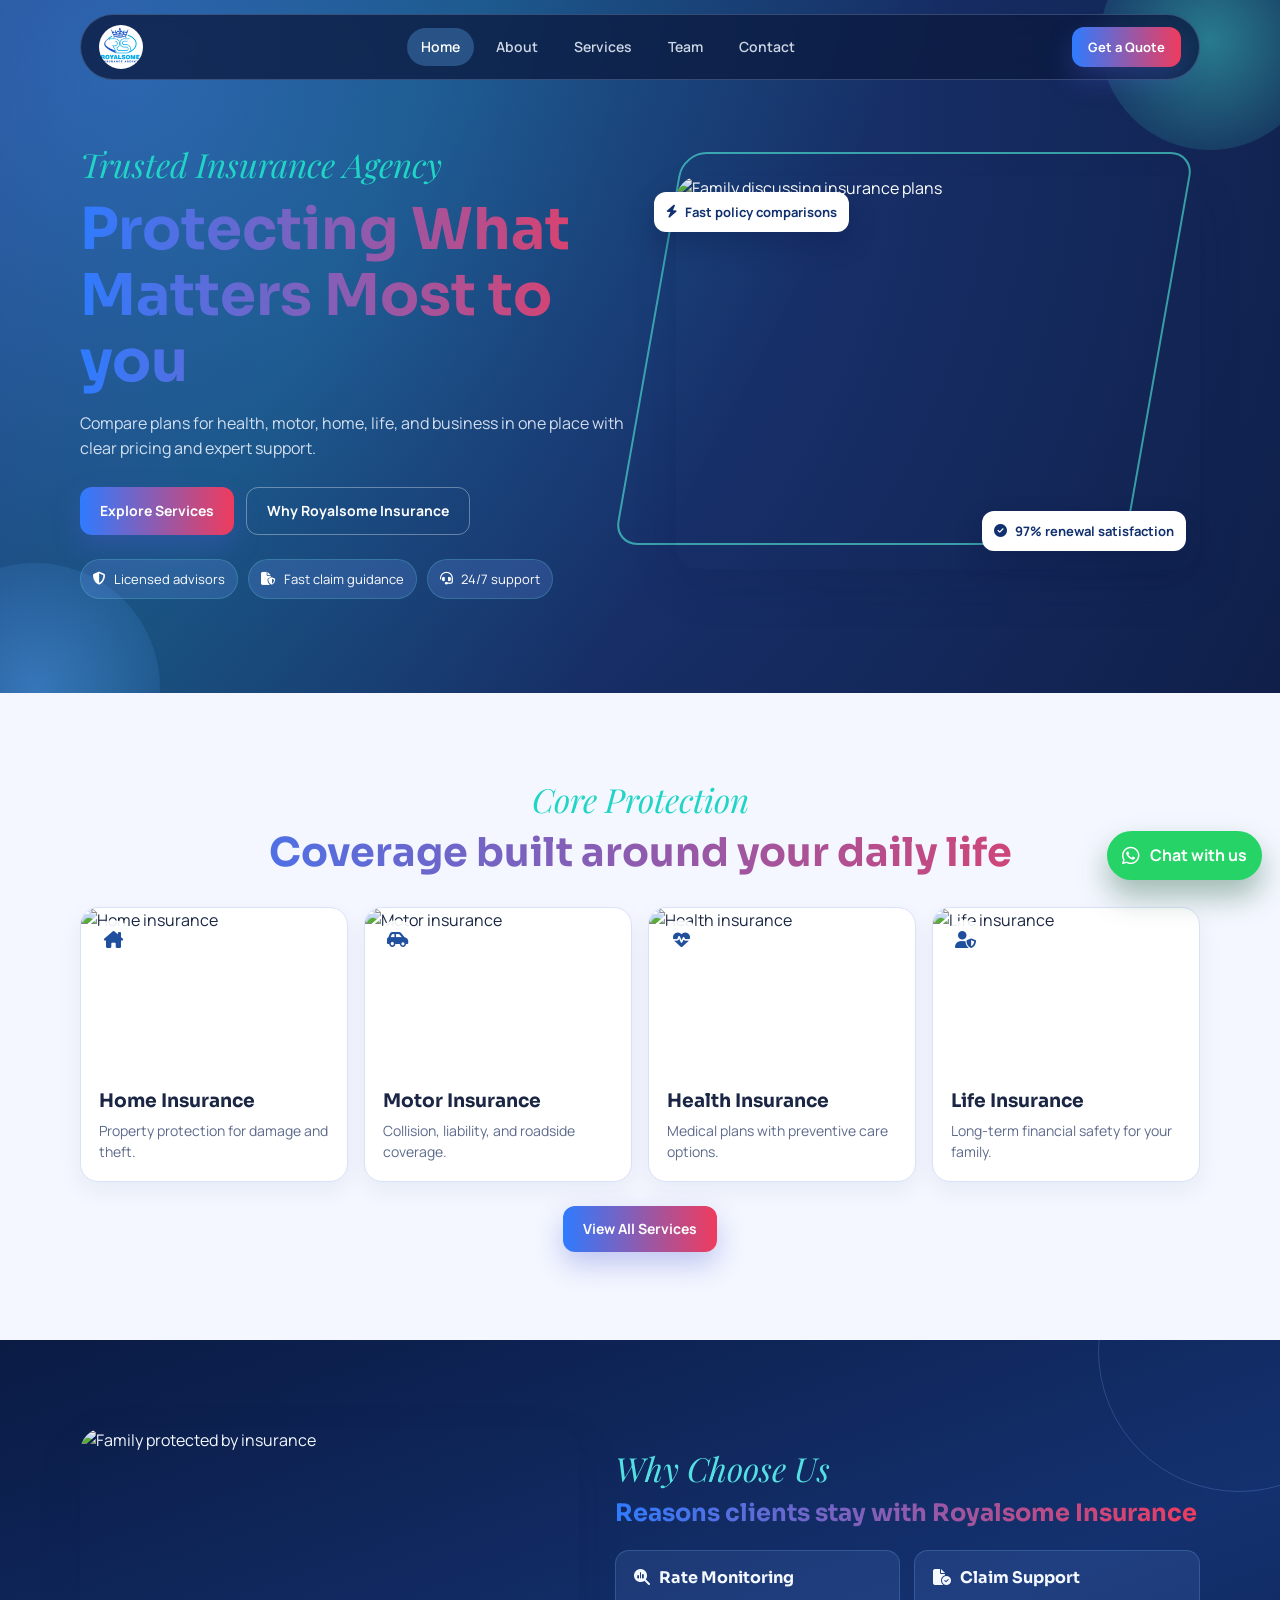
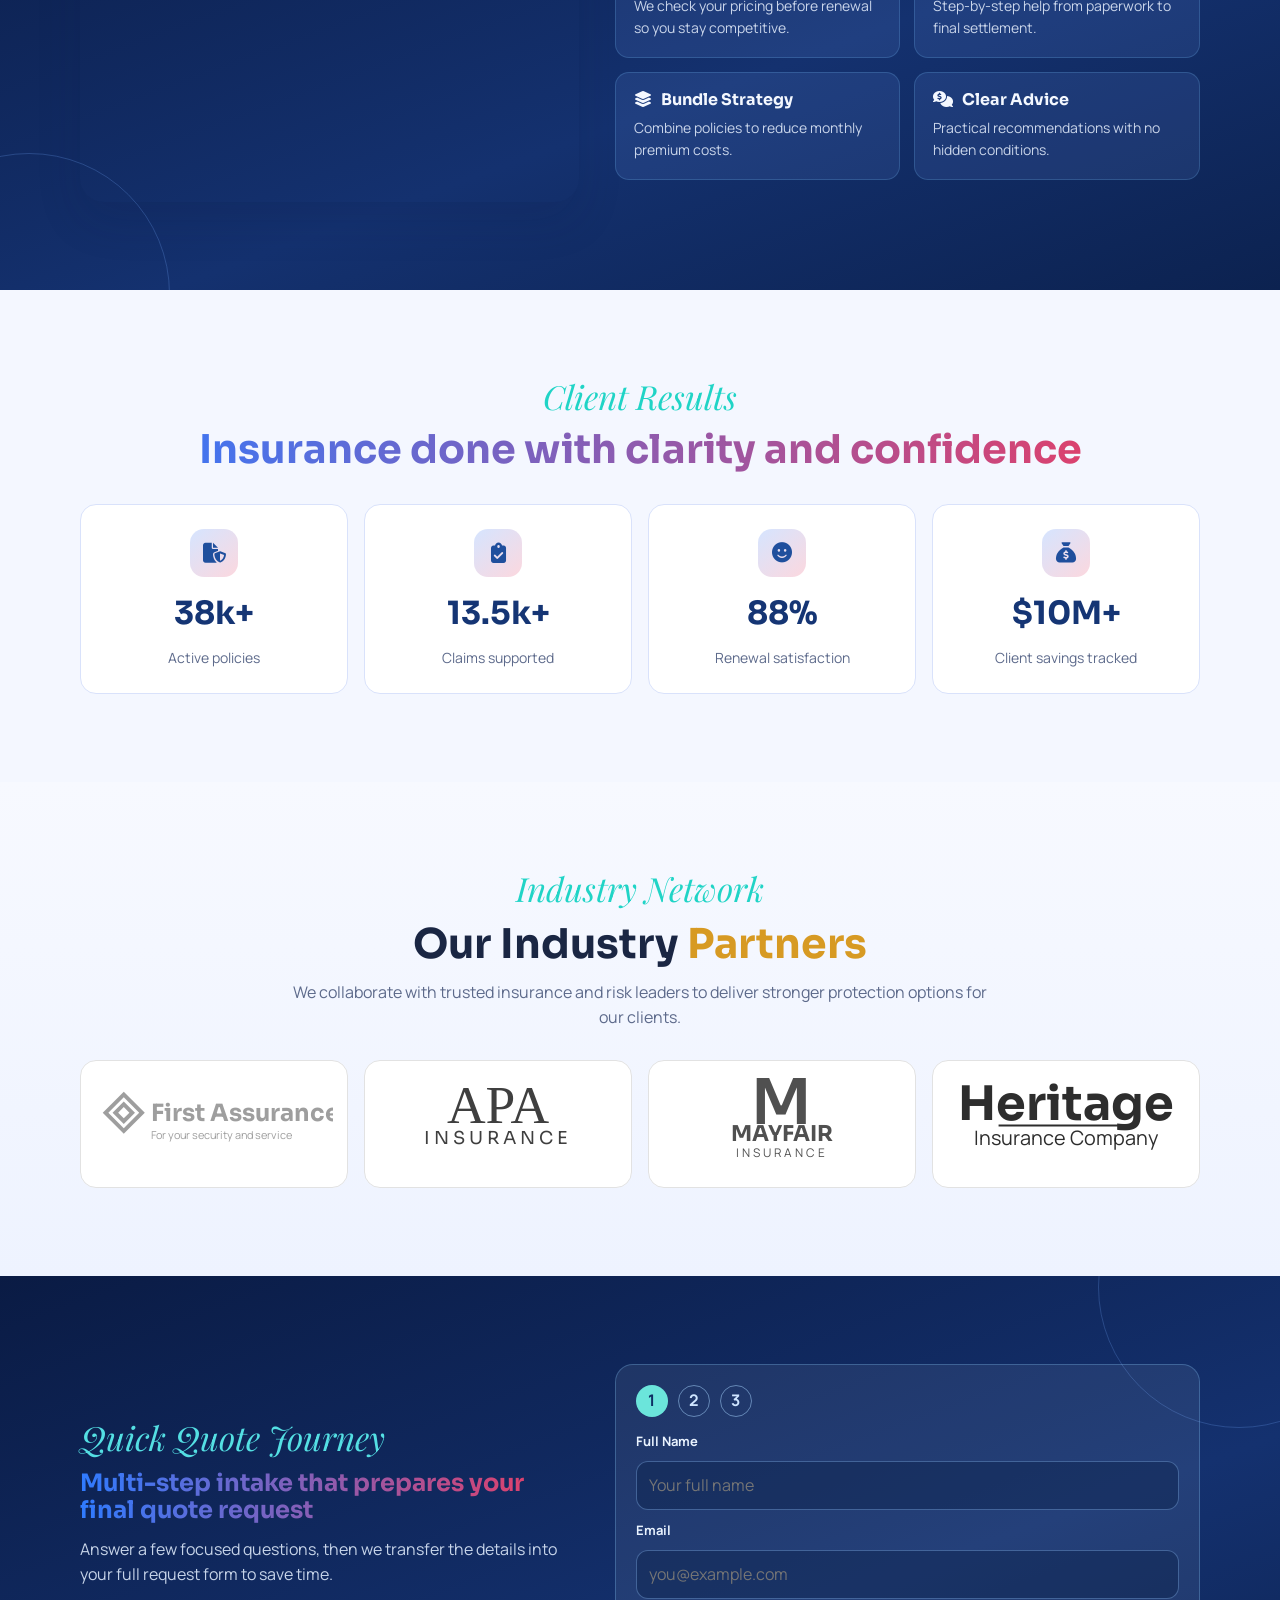
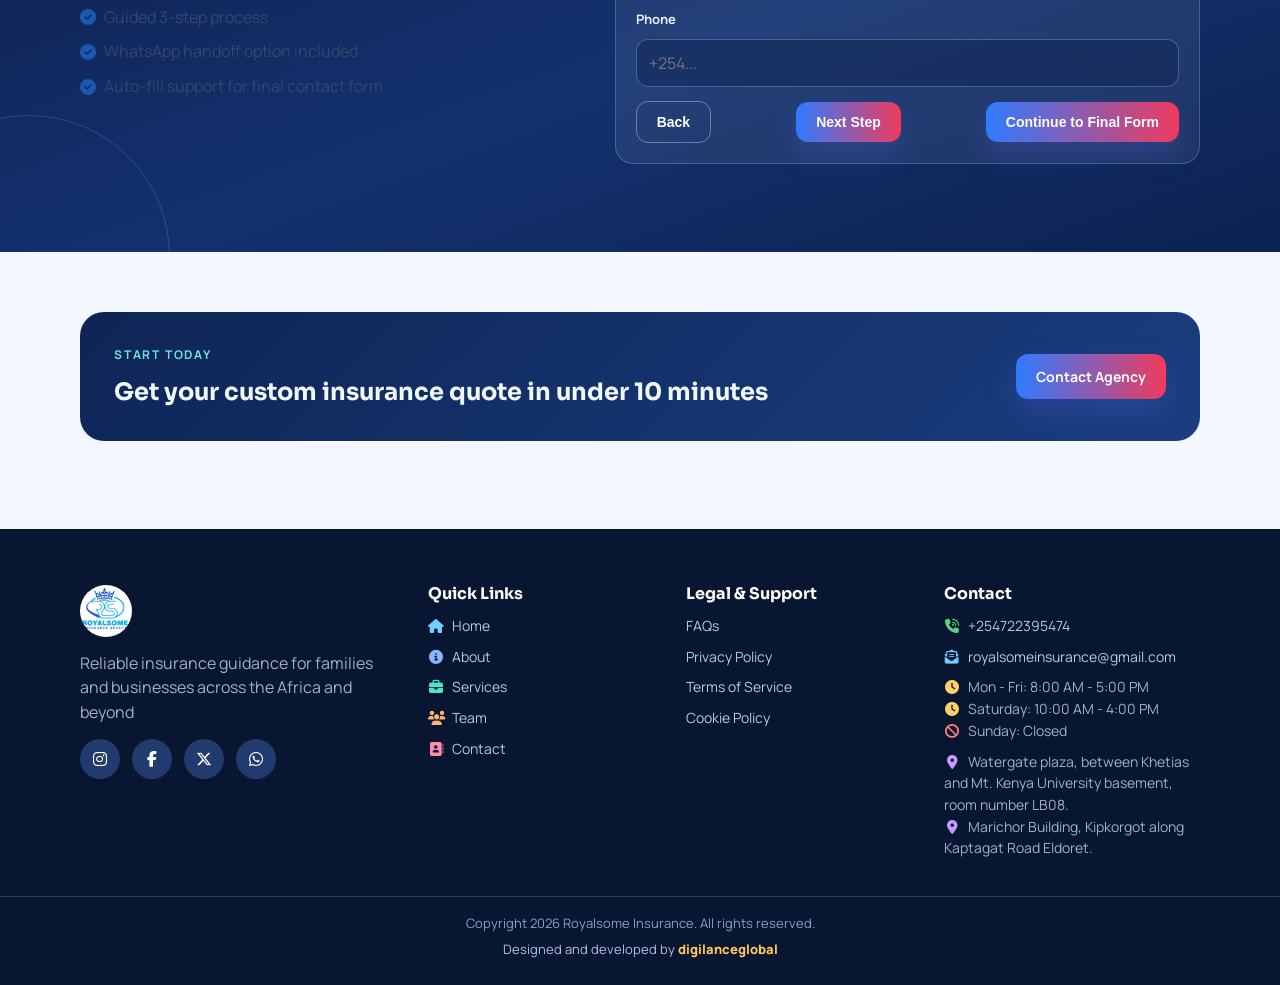
==== commit 6eb6b83f: "production changes" ====
--- a/index.html
+++ b/index.html
@@ -4,7 +4,7 @@
   <meta charset="UTF-8" />
   <meta name="viewport" content="width=device-width, initial-scale=1.0" />
   <title>Royalsome Insurance | Home</title>
-  <link rel="icon" type="image/jpeg" href="public/images/logo.jpg" />
+  <link rel="icon" type="image/jpeg" href="/images/logo.jpg" />
   <link rel="preconnect" href="https://fonts.googleapis.com" />
   <link rel="preconnect" href="https://fonts.gstatic.com" crossorigin />
   <link href="https://fonts.googleapis.com/css2?family=Manrope:wght@400;500;600;700;800&family=Playfair+Display:ital,wght@1,400;1,500&family=Sora:wght@500;600;700;800&display=swap" rel="stylesheet" />
@@ -15,7 +15,7 @@
   <header class="site-header">
     <div class="container nav-wrap">
       <a href="index.html" class="brand" aria-label="Royalsome Insurance Home">
-        <img src="public/images/logo.jpg" class="brand-logo brand-logo-header" alt="Royalsome Insurance logo" />
+        <img src="/images/logo.jpg" class="brand-logo brand-logo-header" alt="Royalsome Insurance logo" />
       </a>
       <button class="menu-toggle" type="button" aria-expanded="false" aria-controls="primary-nav" aria-label="Toggle navigation">
         <span></span>
@@ -292,7 +292,7 @@
     <div class="container footer-grid">
       <div>
         <a href="index.html" class="brand">
-          <img src="public/images/logo.jpg" class="brand-logo brand-logo-footer" alt="Royalsome Insurance logo" />
+          <img src="/images/logo.jpg" class="brand-logo brand-logo-footer" alt="Royalsome Insurance logo" />
         </a>
         <p>Reliable insurance guidance for families and businesses across the Africa and beyond</p>
         <div class="social-links" aria-label="Social media links">
@@ -342,3 +342,4 @@
 </body>
 </html>
 
+
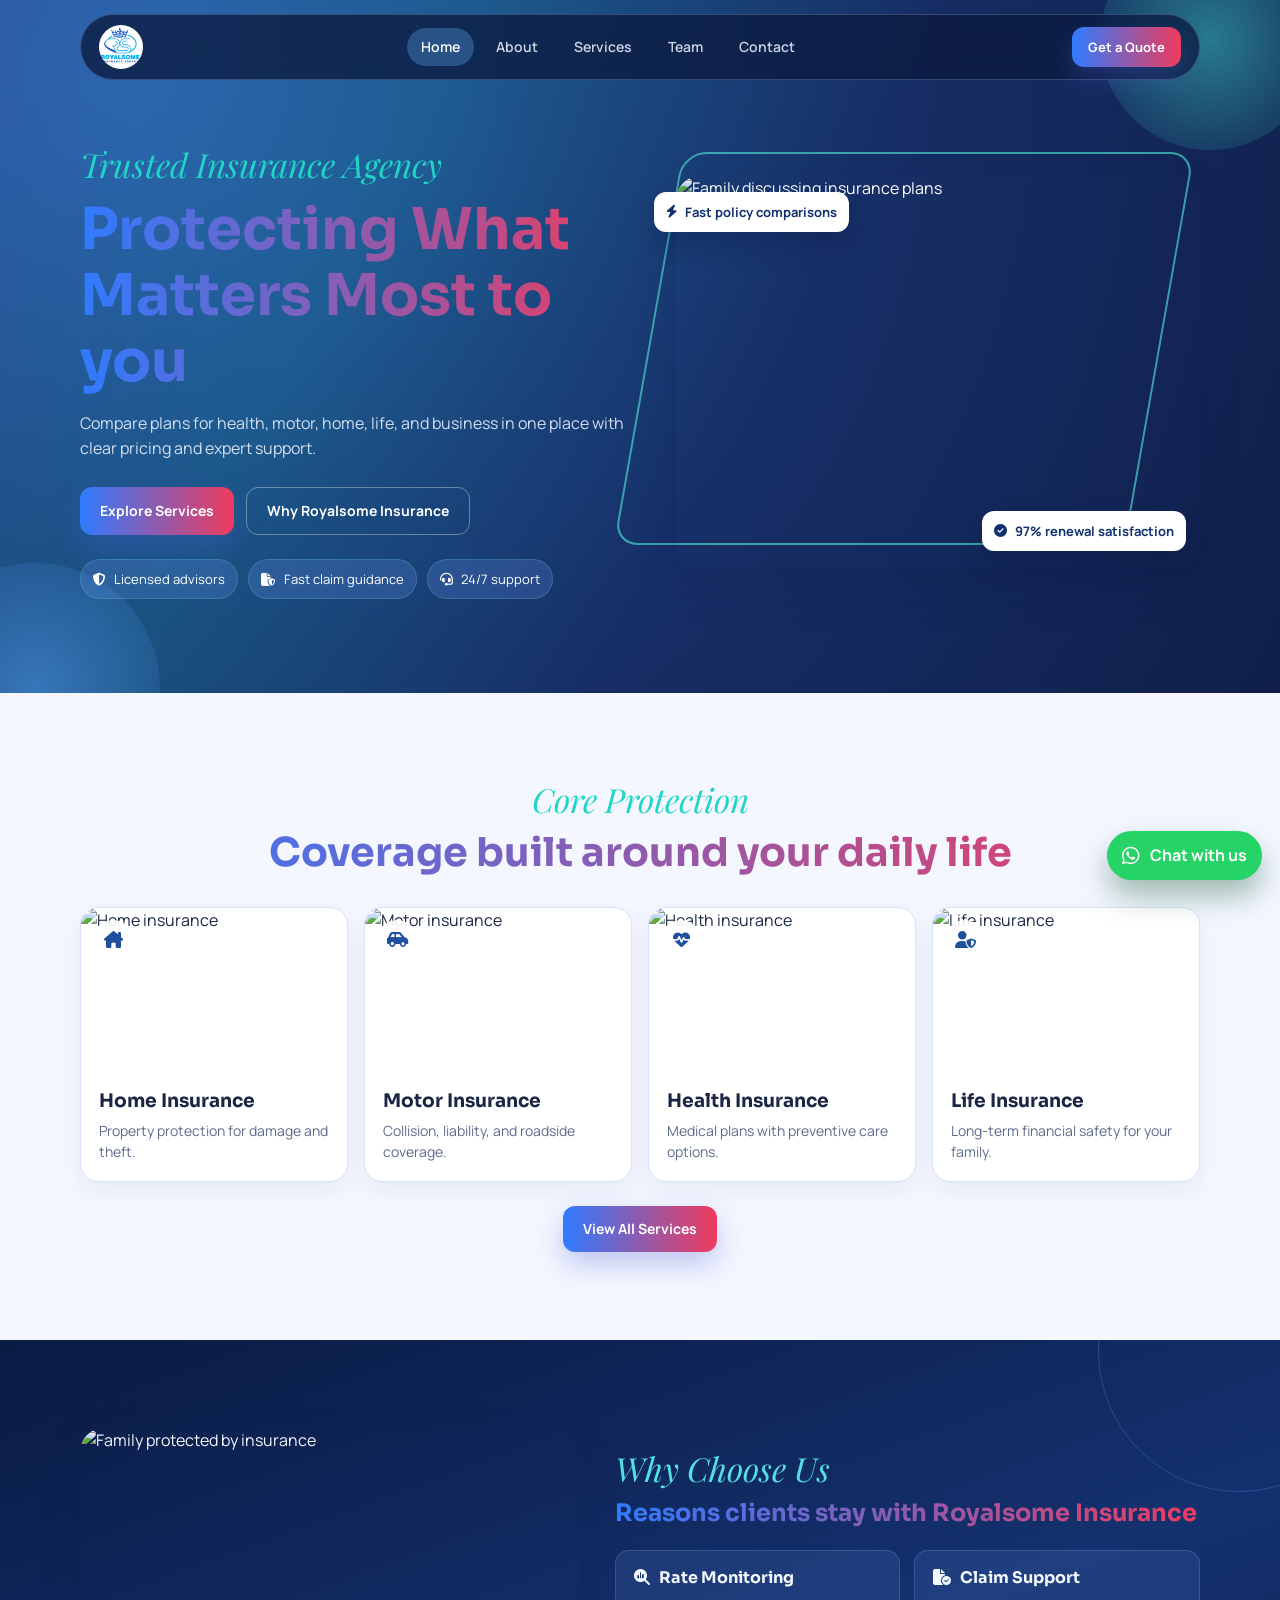
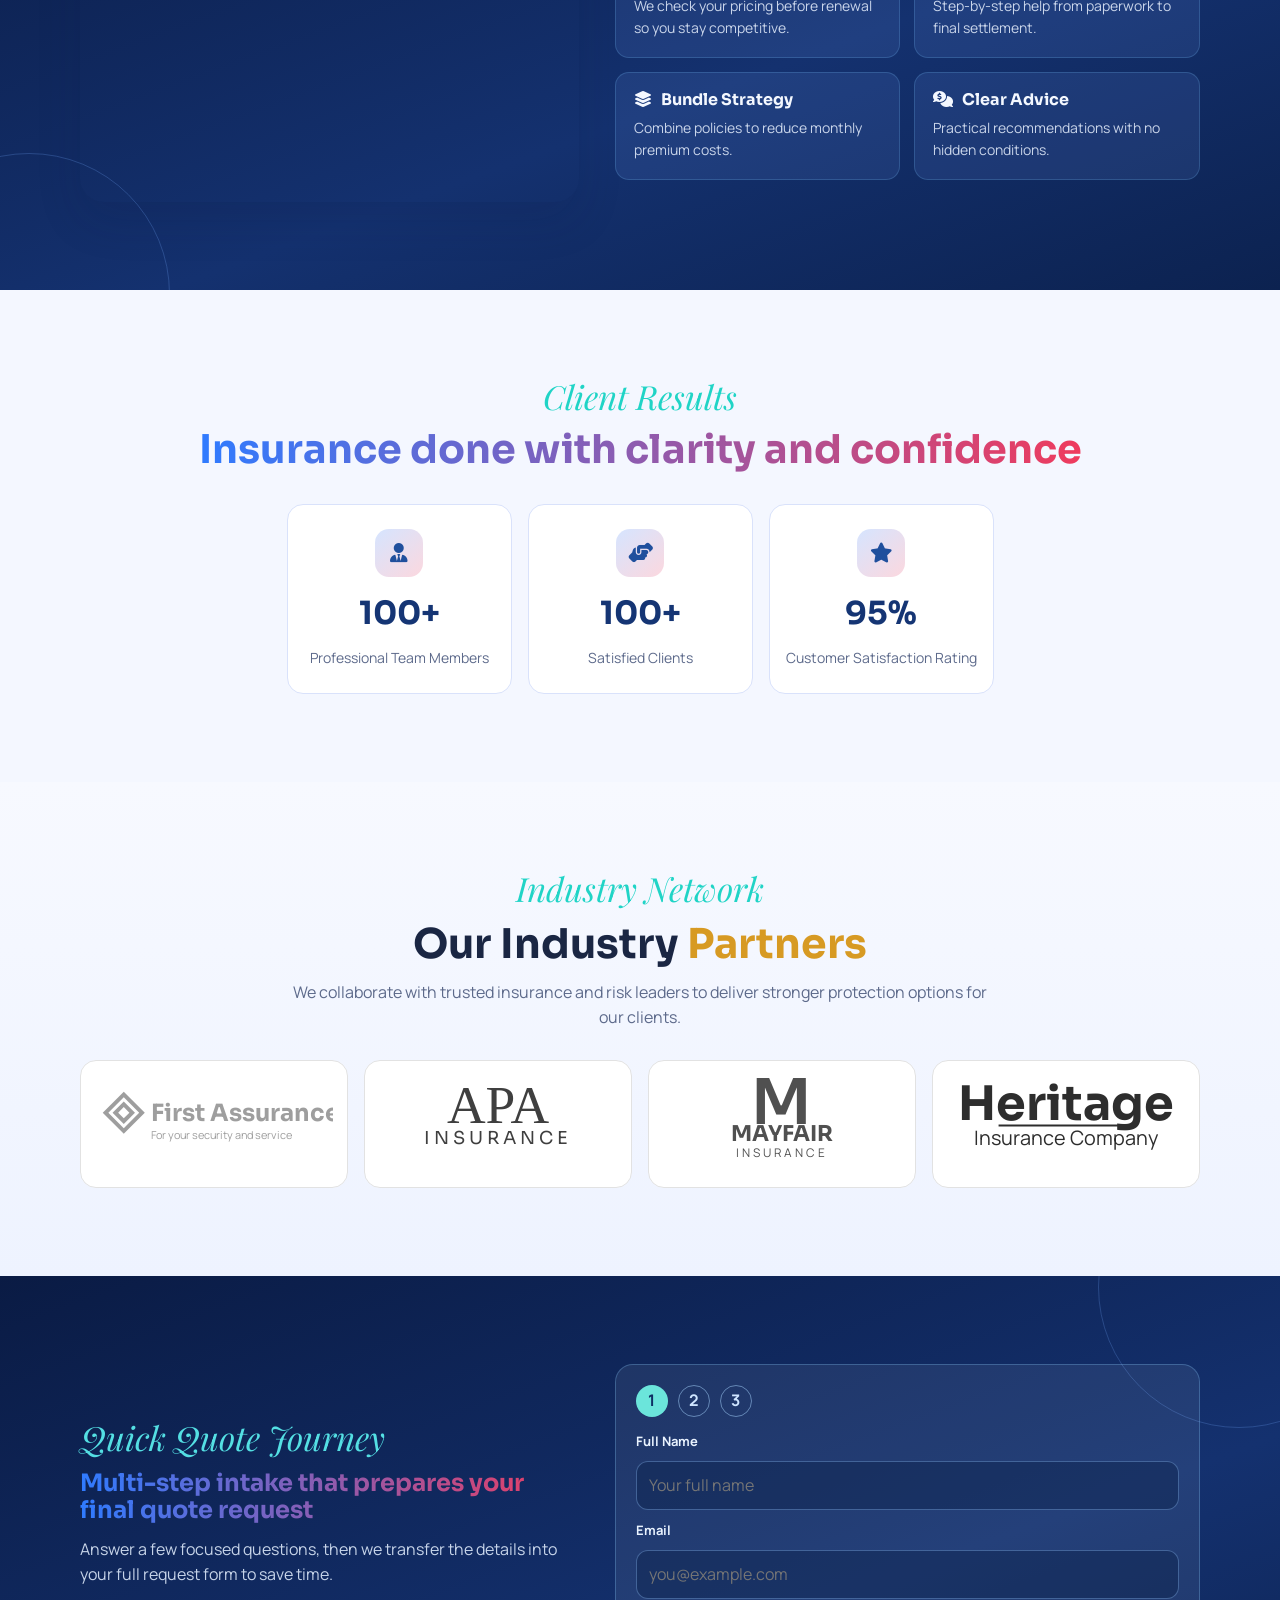
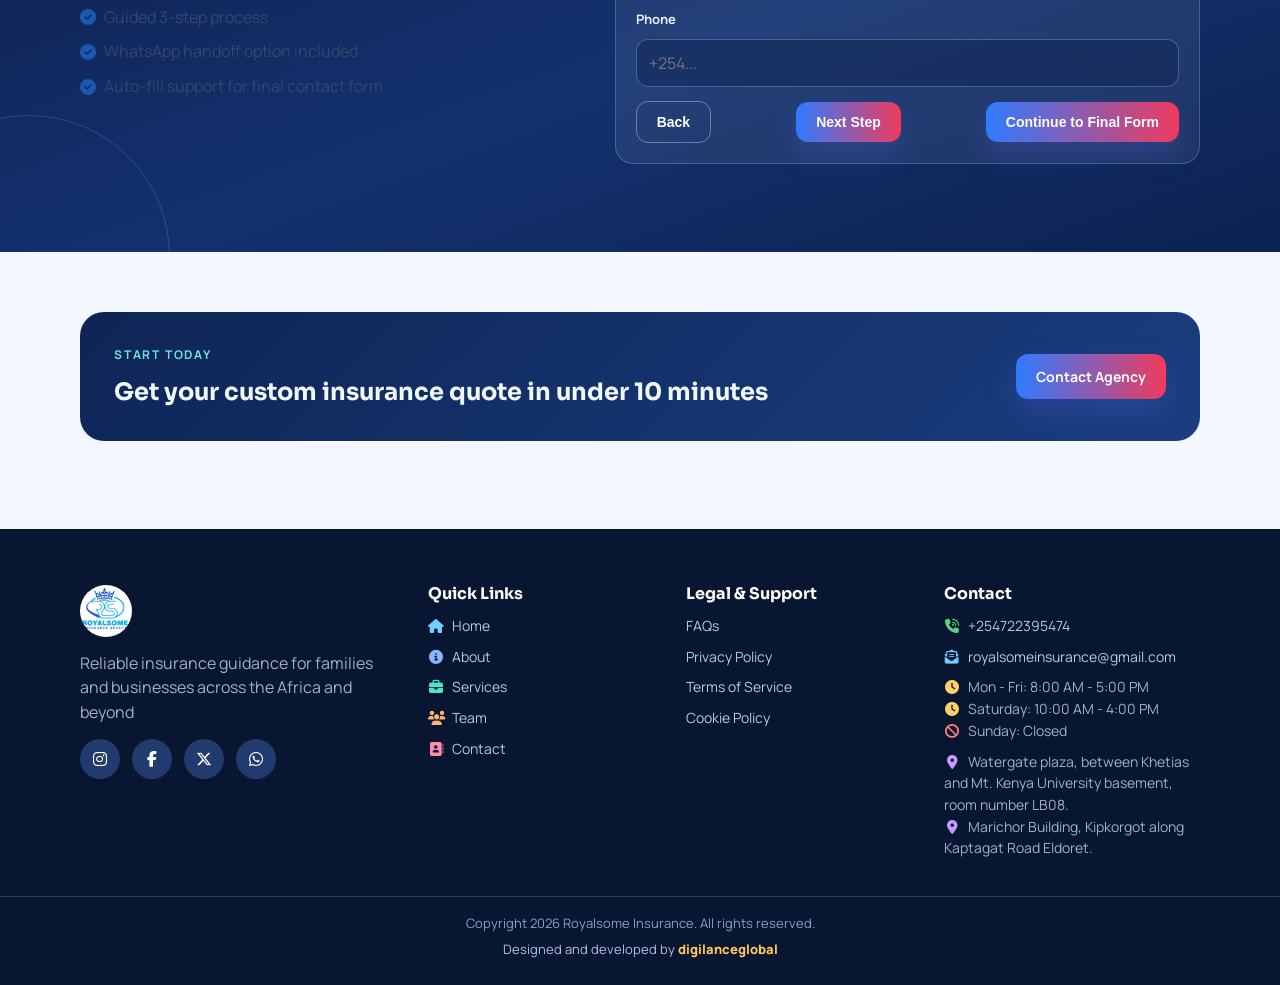
==== commit 248d3d5a: "final changes" ====
--- a/index.html
+++ b/index.html
@@ -149,24 +149,19 @@
         <h2 class="gradient-text" data-reveal>Insurance done with clarity and confidence</h2>
         <div class="stat-grid">
           <article data-reveal>
-            <i class="fa-solid fa-file-shield stat-icon"></i>
-            <strong class="counter-number" data-target="42000" data-format="kPlusRound">0</strong>
-            <span>Active policies</span>
+            <i class="fa-solid fa-user-tie stat-icon"></i>
+            <strong>100+</strong>
+            <span>Professional Team Members</span>
           </article>
           <article data-reveal>
-            <i class="fa-solid fa-clipboard-check stat-icon"></i>
-            <strong class="counter-number" data-target="14900" data-format="kPlusOne">0</strong>
-            <span>Claims supported</span>
+            <i class="fa-solid fa-handshake-angle stat-icon"></i>
+            <strong>100+</strong>
+            <span>Satisfied Clients</span>
           </article>
           <article data-reveal>
-            <i class="fa-solid fa-face-smile stat-icon"></i>
-            <strong class="counter-number" data-target="97" data-format="percent">0</strong>
-            <span>Renewal satisfaction</span>
-          </article>
-          <article data-reveal>
-            <i class="fa-solid fa-sack-dollar stat-icon"></i>
-            <strong class="counter-number" data-target="11" data-format="moneyMPlus">0</strong>
-            <span>Client savings tracked</span>
+            <i class="fa-solid fa-star stat-icon"></i>
+            <strong>95%</strong>
+            <span>Customer Satisfaction Rating</span>
           </article>
         </div>
       </div>
--- a/style.css
+++ b/style.css
@@ -170,7 +170,8 @@
   width: 100%; border-radius: 24px; box-shadow: var(--shadow); aspect-ratio: 4/3; object-fit: cover;
 }
 
-.stat-grid { display: grid; grid-template-columns: repeat(4,minmax(0,1fr)); gap: 16px; }
+.stat-grid { display: grid; grid-template-columns: repeat(3,minmax(0,1fr)); gap: 16px; justify-content: center; max-width: 960px; margin: 0 auto; }
+.stats .container { display: flex; flex-direction: column; align-items: center; }
 .stat-grid article { background: #fff; border-radius: 16px; border: 1px solid var(--stroke); padding: 24px 16px; text-align: center; }
 .stat-icon {
   width: 48px; height: 48px; margin: 0 auto 12px; border-radius: 14px; display: grid; place-items: center;
